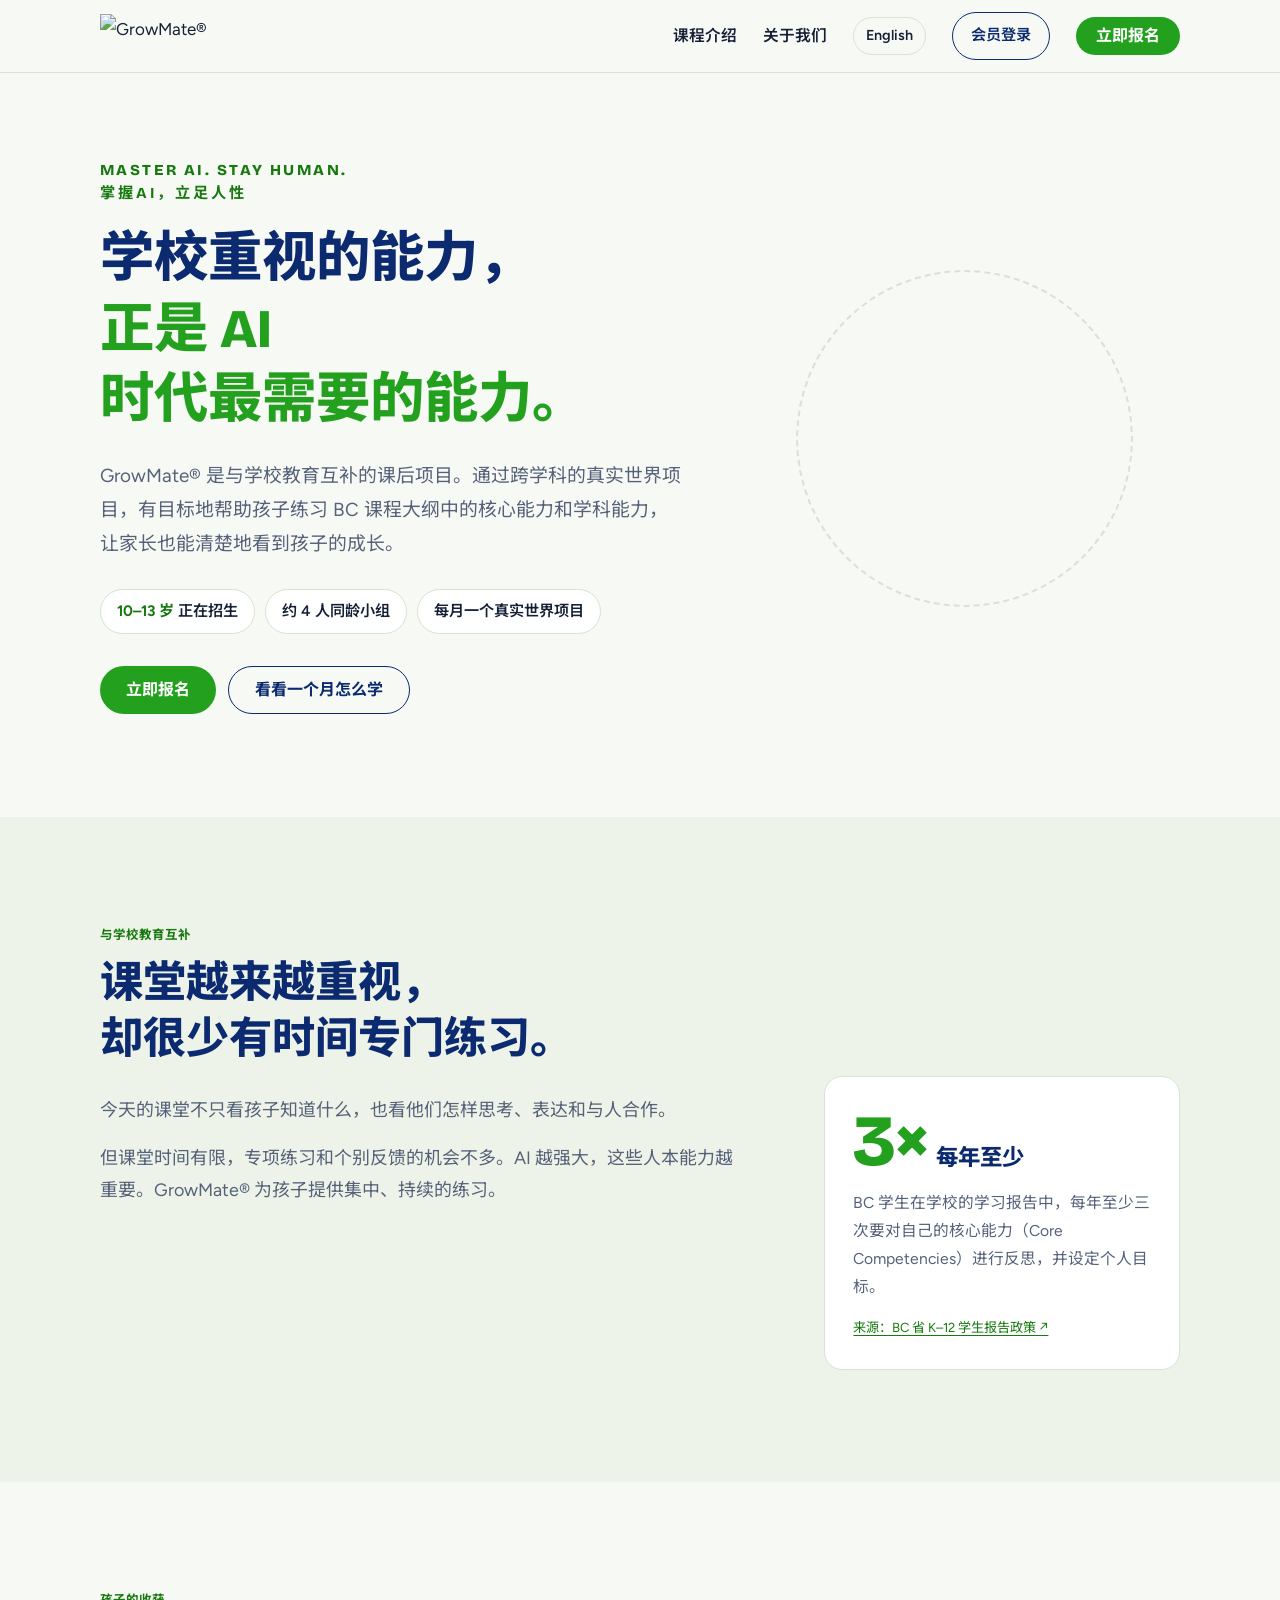
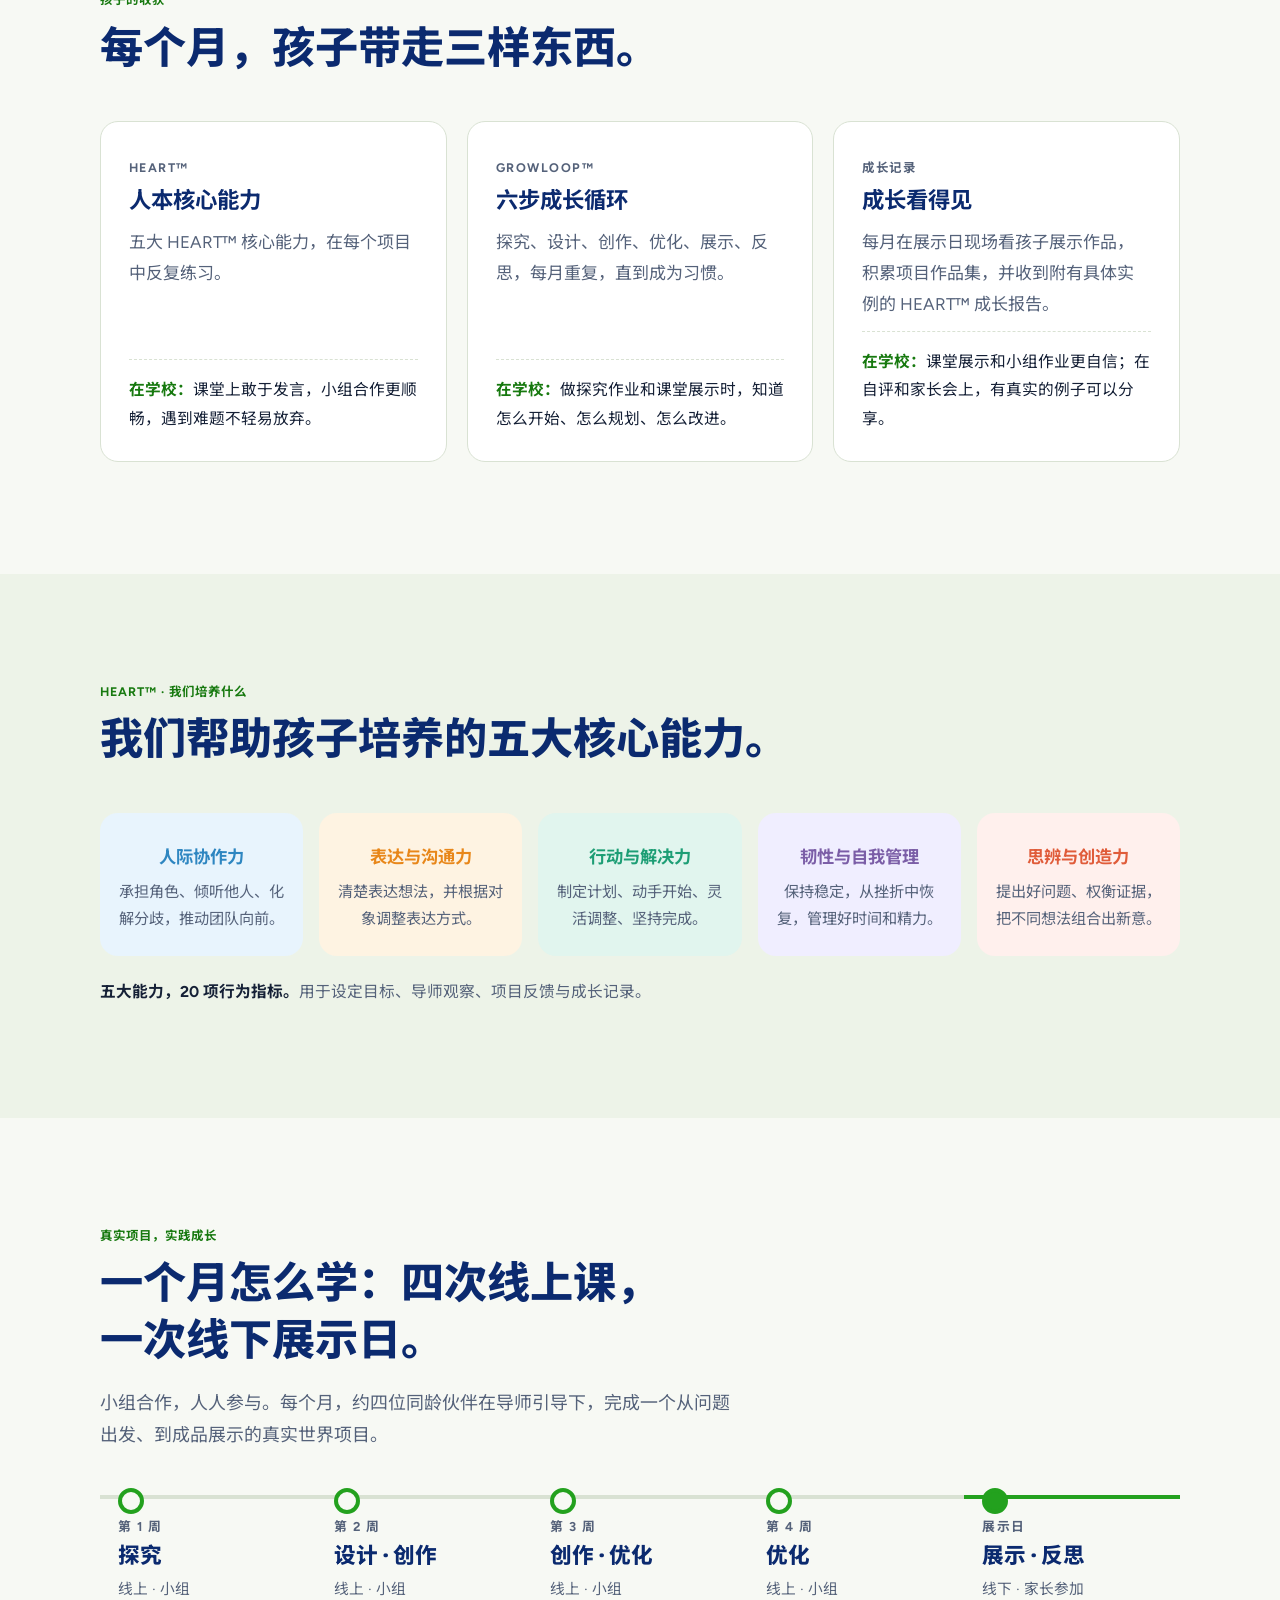
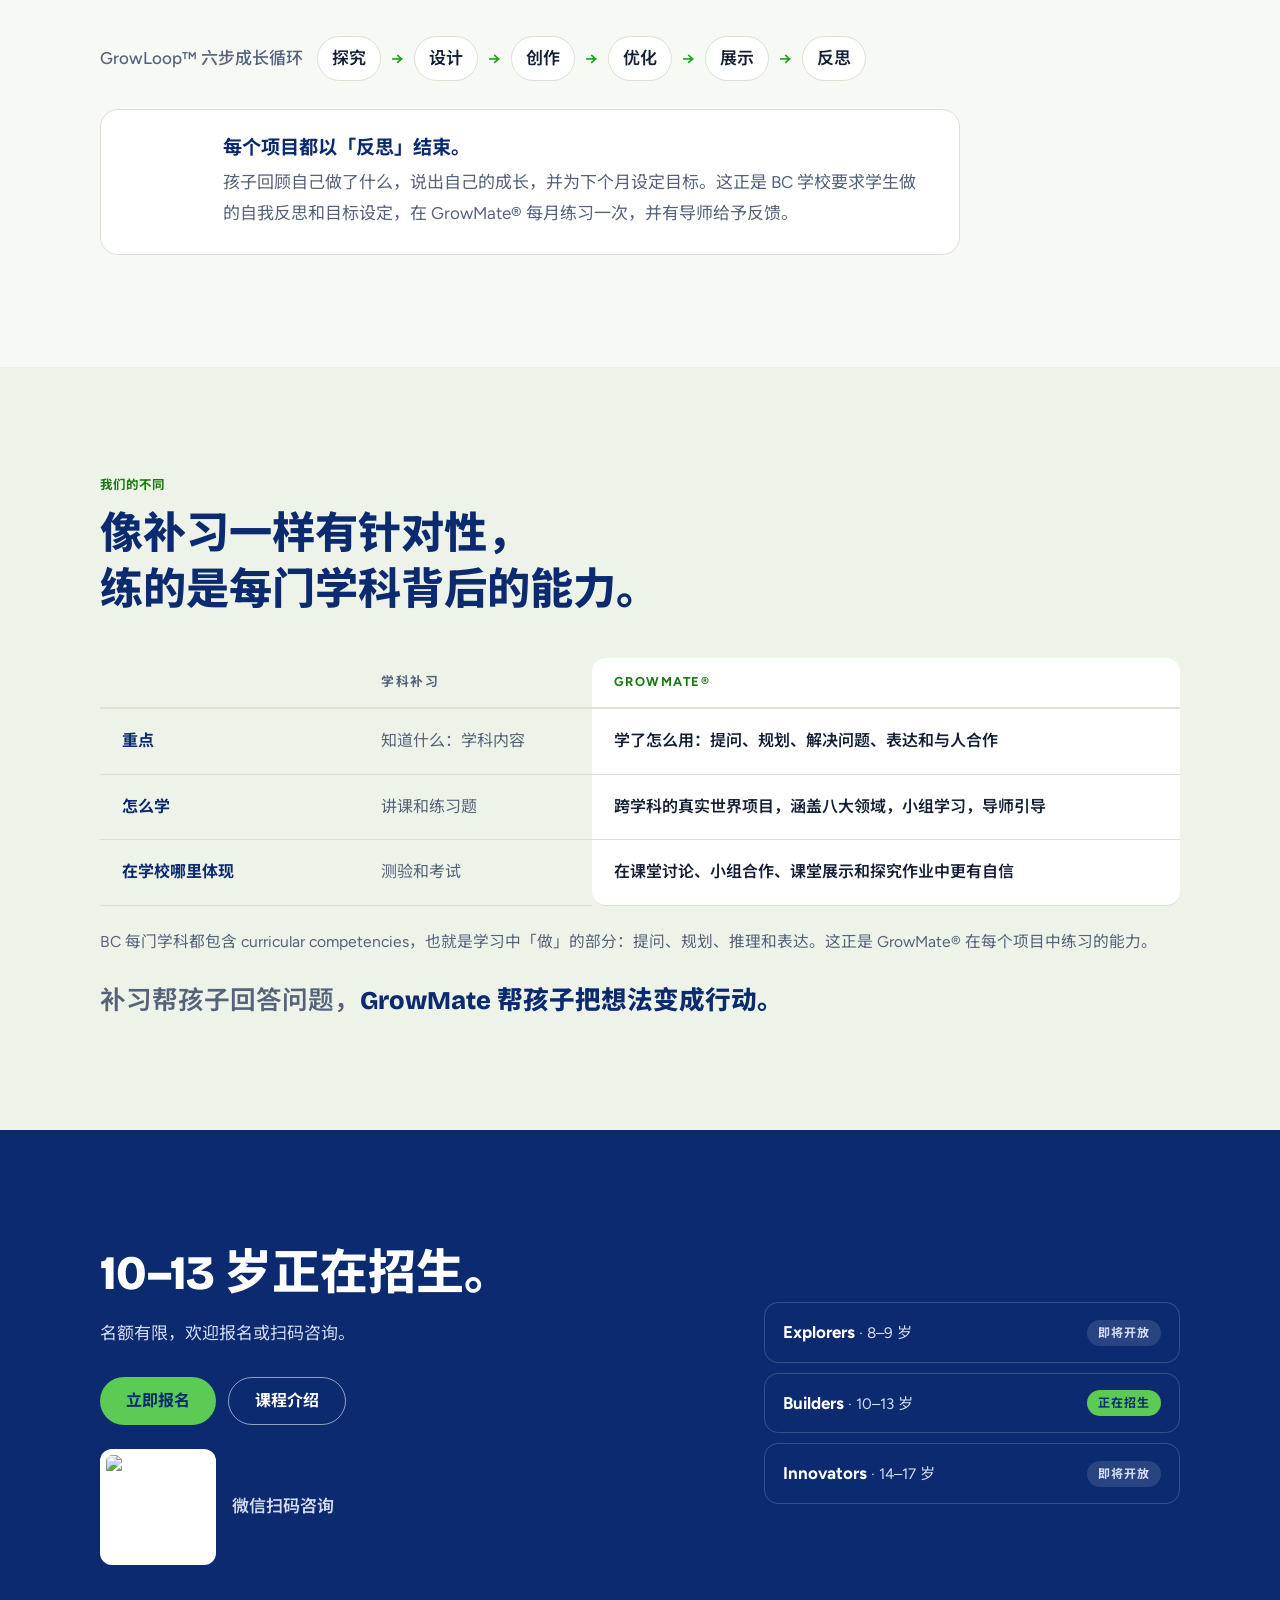
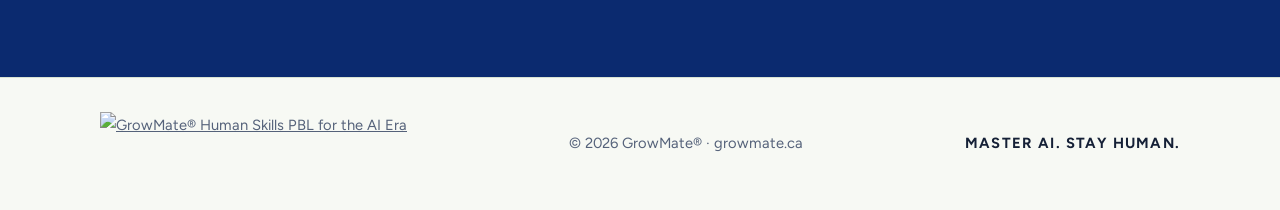
==== zh/index.html @ e2433292 "added zh homepage files" ====
<!doctype html>
<html lang="zh-CN">
<head>
<meta charset="utf-8">
<meta name="viewport" content="width=device-width, initial-scale=1, viewport-fit=cover">
<title>GrowMate® 人本核心能力项目制学习</title>
<meta name="claude:viewport-fit-sides" content="cover">
<meta name="description" content="GrowMate® 是与学校教育互补的课后项目制学习，现招收 10–13 岁孩子。孩子在真实项目中练习学校重视的核心能力，家长看得见成长。">
<link rel="preconnect" href="https://fonts.googleapis.com">
<link rel="preconnect" href="https://fonts.gstatic.com" crossorigin>
<link rel="stylesheet" href="https://fonts.googleapis.com/css2?family=Bricolage+Grotesque:opsz,wght@12..96,600;12..96,800&family=Figtree:wght@400;500;600;700&family=Noto+Sans+SC:wght@400;500;700;800&display=swap">
<link rel="stylesheet" href="../styles.css">
</head>
<body>

<header class="site-header">
  <div class="wrap nav">
    <a class="brand" href="index.html" aria-label="GrowMate 首页">
      <img class="logo-light" src="../images/logo-header.svg" alt="GrowMate®">
      <img class="logo-dark" src="../images/logo-header-dark.svg" alt="GrowMate®">
    </a>
    <button class="nav-toggle" type="button" aria-expanded="false" aria-controls="nav-links">菜单</button>
    <nav class="nav-links" id="nav-links" aria-label="主导航">
      <a href="how-it-works.html">课程介绍</a>
      <a href="about.html">关于我们</a>
      <a class="lang" href="../index.html" lang="en">English</a>
      <a class="login" href="MEMBER-LOGIN-URL">会员登录</a>
      <a class="btn btn-primary" href="https://forms.gle/WHR9NqtynUmUbWVZ9">立即报名</a>
    </nav>
  </div>
</header>

<main>

  <!-- 1. Hero -->
  <section class="hero">
    <div class="wrap hero-grid">
      <div>
        <p class="slogan">MASTER AI. STAY HUMAN.<span class="slogan-zh">掌握AI，立足人性</span></p>
        <h1>学校重视的能力，<span>正是 AI 时代最需要的能力。</span></h1>
        <p class="lead">GrowMate® 是与学校教育互补的课后项目。通过跨学科的真实世界项目，有目标地帮助孩子练习 BC 课程大纲中的核心能力和学科能力，让家长也能清楚地看到孩子的成长。</p>
        <ul class="facts">
          <li><strong>10–13 岁</strong> 正在招生</li>
          <li>约 4 人同龄小组</li>
          <li>每月一个真实世界项目</li>
        </ul>
        <div class="cta-row">
          <a class="btn btn-primary" href="https://forms.gle/WHR9NqtynUmUbWVZ9">立即报名</a>
          <a class="btn btn-ghost" href="#how">看看一个月怎么学</a>
        </div>
      </div>
      <div class="badge-ring" aria-hidden="true">
        <div class="tree"><img src="../images/logo-mark-lg.png" alt=""></div>
        <img class="b b1" src="../images/heart-h.png" alt="">
        <img class="b b2" src="../images/heart-e.png" alt="">
        <img class="b b3" src="../images/heart-a.png" alt="">
        <img class="b b4" src="../images/heart-r.png" alt="">
        <img class="b b5" src="../images/heart-t.png" alt="">
      </div>
    </div>
  </section>

  <!-- 2. Why it matters -->
  <section class="band band-tint">
    <div class="wrap">
      <p class="kicker">与学校教育互补</p>
      <h2 class="section-title">课堂越来越重视，却很少有时间专门练习。</h2>
      <div class="why-grid">
        <div class="why-copy lead">
          <p>今天的课堂不只看孩子知道什么，也看他们怎样思考、表达和与人合作。</p>
          <p>但课堂时间有限，专项练习和个别反馈的机会不多。AI 越强大，这些人本能力越重要。GrowMate® 为孩子提供集中、持续的练习。</p>
        </div>
        <aside class="stat">
          <div class="num">3×<small>每年至少</small></div>
          <p>BC 学生在学校的学习报告中，每年至少三次要对自己的核心能力（Core Competencies）进行反思，并设定个人目标。</p>
          <a class="src" href="https://www2.gov.bc.ca/gov/content/education-training/k-12/administration/legislation-policy/public-schools/student-reporting" target="_blank" rel="noopener">来源：BC 省 K–12 学生报告政策 ↗</a>
        </aside>
      </div>
    </div>
  </section>

  <!-- 3. What your child gains -->
  <section class="band">
    <div class="wrap">
      <p class="kicker">孩子的收获</p>
      <h2 class="section-title">每个月，孩子带走三样东西。</h2>
      <div class="gains">
        <article class="gain">
          <img src="../images/heart-tree.png" alt="">
          <span class="tag">HEART™</span>
          <h3>人本核心能力</h3>
          <p>五大 HEART™ 核心能力，在每个项目中反复练习。</p>
          <p class="at-school"><b>在学校：</b>课堂上敢于发言，小组合作更顺畅，遇到难题不轻易放弃。</p>
        </article>
        <article class="gain">
          <img src="../images/explorer.png" alt="">
          <span class="tag">GrowLoop™</span>
          <h3>六步成长循环</h3>
          <p>探究、设计、创作、优化、展示、反思，每月重复，直到成为习惯。</p>
          <p class="at-school"><b>在学校：</b>做探究作业和课堂展示时，知道怎么开始、怎么规划、怎么改进。</p>
        </article>
        <article class="gain">
          <img src="../images/sprout.png" alt="">
          <span class="tag">成长记录</span>
          <h3>成长看得见</h3>
          <p>每月在展示日现场看孩子展示作品，积累项目作品集，并收到附有具体实例的 HEART™ 成长报告。</p>
          <p class="at-school"><b>在学校：</b>课堂展示和小组作业更自信；在自评和家长会上，有真实的例子可以分享。</p>
        </article>
      </div>
    </div>
  </section>

  <!-- 4. HEART -->
  <section class="band band-tint" id="heart">
    <div class="wrap">
      <p class="kicker">HEART™ · 我们培养什么</p>
      <h2 class="section-title">我们帮助孩子培养的五大核心能力。</h2>
      <div class="heart-grid">
        <article class="hc h"><img src="../images/heart-h.png" alt=""><h3>人际协作力</h3><p>承担角色、倾听他人、化解分歧，推动团队向前。</p></article>
        <article class="hc e"><img src="../images/heart-e.png" alt=""><h3>表达与沟通力</h3><p>清楚表达想法，并根据对象调整表达方式。</p></article>
        <article class="hc a"><img src="../images/heart-a.png" alt=""><h3>行动与解决力</h3><p>制定计划、动手开始、灵活调整、坚持完成。</p></article>
        <article class="hc r"><img src="../images/heart-r.png" alt=""><h3>韧性与自我管理</h3><p>保持稳定，从挫折中恢复，管理好时间和精力。</p></article>
        <article class="hc t"><img src="../images/heart-t.png" alt=""><h3>思辨与创造力</h3><p>提出好问题、权衡证据，把不同想法组合出新意。</p></article>
      </div>
      <p class="note"><strong>五大能力，20 项行为指标。</strong>用于设定目标、导师观察、项目反馈与成长记录。</p>
    </div>
  </section>

  <!-- 5. How a month works -->
  <section class="band" id="how">
    <div class="wrap">
      <p class="kicker">真实项目，实践成长</p>
      <h2 class="section-title">一个月怎么学：四次线上课，一次线下展示日。</h2>
      <p class="lead">小组合作，人人参与。每个月，约四位同龄伙伴在导师引导下，完成一个从问题出发、到成品展示的真实世界项目。</p>
      <ol class="month">
        <li><p class="when">第 1 周</p><p class="steps">探究</p><p class="where">线上 · 小组</p></li>
        <li><p class="when">第 2 周</p><p class="steps">设计 · 创作</p><p class="where">线上 · 小组</p></li>
        <li><p class="when">第 3 周</p><p class="steps">创作 · 优化</p><p class="where">线上 · 小组</p></li>
        <li><p class="when">第 4 周</p><p class="steps">优化</p><p class="where">线上 · 小组</p></li>
        <li class="show"><p class="when">展示日</p><p class="steps">展示 · 反思</p><p class="where">线下 · 家长参加</p></li>
      </ol>
      <p class="loop-line" aria-label="GrowLoop 六步成长循环">
        <span class="lbl">GrowLoop™ 六步成长循环</span>
        <span class="s">探究</span><span class="arrow" aria-hidden="true">→</span>
        <span class="s">设计</span><span class="arrow" aria-hidden="true">→</span>
        <span class="s">创作</span><span class="arrow" aria-hidden="true">→</span>
        <span class="s">优化</span><span class="arrow" aria-hidden="true">→</span>
        <span class="s">展示</span><span class="arrow" aria-hidden="true">→</span>
        <span class="s">反思</span>
      </p>
      <div class="reflect">
        <img src="../images/seed.png" alt="">
        <div>
          <h3>每个项目都以「反思」结束。</h3>
          <p>孩子回顾自己做了什么，说出自己的成长，并为下个月设定目标。这正是 BC 学校要求学生做的自我反思和目标设定，在 GrowMate® 每月练习一次，并有导师给予反馈。</p>
        </div>
      </div>
    </div>
  </section>

  <!-- 6. Compared with tutoring -->
  <section class="band band-tint">
    <div class="wrap">
      <p class="kicker">我们的不同</p>
      <h2 class="section-title">像补习一样有针对性，练的是每门学科背后的能力。</h2>
      <div class="compare-wrap">
        <table class="compare">
          <thead><tr><th scope="col"></th><th scope="col">学科补习</th><th scope="col" class="gm">GrowMate®</th></tr></thead>
          <tbody>
            <tr><td class="lbl">重点</td><td class="other">知道什么：学科内容</td><td class="gm">学了怎么用：提问、规划、解决问题、表达和与人合作</td></tr>
            <tr><td class="lbl">怎么学</td><td class="other">讲课和练习题</td><td class="gm">跨学科的真实世界项目，涵盖八大领域，小组学习，导师引导</td></tr>
            <tr><td class="lbl">在学校哪里体现</td><td class="other">测验和考试</td><td class="gm">在课堂讨论、小组合作、课堂展示和探究作业中更有自信</td></tr>
          </tbody>
        </table>
      </div>
      <p class="note">BC 每门学科都包含 curricular competencies，也就是学习中「做」的部分：提问、规划、推理和表达。这正是 GrowMate® 在每个项目中练习的能力。</p>
      <p class="punch"><span>补习帮孩子回答问题，</span>GrowMate 帮孩子把想法变成行动。</p>
    </div>
  </section>

  <!-- 7. 家长评价：有经确认的真实评价后，删除 hidden 属性 -->
  <section class="band" id="parents" hidden>
    <div class="wrap">
      <p class="kicker">家长怎么说</p>
      <h2 class="section-title">来自首期家庭的声音。</h2>
      <div class="quotes"></div>
    </div>
  </section>

  <!-- 8. Enrol -->
  <section class="band final">
    <div class="wrap">
      <div>
        <h2>10–13 岁正在招生。</h2>
        <p>名额有限，欢迎报名或扫码咨询。</p>
        <div class="cta-row">
          <a class="btn btn-primary" href="https://forms.gle/WHR9NqtynUmUbWVZ9">立即报名</a>
          <a class="btn btn-ghost" href="how-it-works.html">课程介绍</a>
        </div>
        <div class="qr"><img src="../images/wechat-qr.png" alt="GrowMate 微信二维码"><span>微信扫码咨询</span></div>
      </div>
      <ul class="levels">
        <li><span><span class="nm">Explorers</span> <span class="age">· 8–9 岁</span></span><span class="pill soon">即将开放</span></li>
        <li><span><span class="nm">Builders</span> <span class="age">· 10–13 岁</span></span><span class="pill open">正在招生</span></li>
        <li><span><span class="nm">Innovators</span> <span class="age">· 14–17 岁</span></span><span class="pill soon">即将开放</span></li>
      </ul>
    </div>
  </section>

</main>

<footer>
  <div class="wrap">
    <a class="foot-logo" href="index.html" aria-label="GrowMate 首页"><img class="logo-light" src="../images/logo-full.svg" alt="GrowMate® Human Skills PBL for the AI Era"><img class="logo-dark" src="../images/logo-full-dark.svg" alt="GrowMate® Human Skills PBL for the AI Era"></a>
    <span>© 2026 GrowMate® · growmate.ca</span>
    <b>MASTER AI. STAY HUMAN.</b>
  </div>
</footer>

<script>
(function(){
  var btn=document.querySelector('.nav-toggle'), links=document.getElementById('nav-links');
  if(!btn||!links) return;
  btn.addEventListener('click',function(){
    var open=links.classList.toggle('open');
    btn.setAttribute('aria-expanded', open ? 'true' : 'false');
    btn.textContent = open ? '关闭' : '菜单';
  });
  links.addEventListener('click',function(e){ if(e.target.tagName==='A'){ links.classList.remove('open'); btn.setAttribute('aria-expanded','false'); btn.textContent='菜单'; } });
})();
</script>
</body>
</html>
---- styles.css ----
/* Layout: one calm column of bands on a green-tinted paper; the HEART™ badges carry the colour. */
:root{
  --navy:#0B2A6F; --green:#23A11E; --green-deep:#17790F;
  --bg:#F7F9F4; --surface:#FFFFFF; --band:#EDF3E8; --ink:#152036; --muted:#55627A; --line:#D9E2D3;
  --h:#2E86C1; --e:#E8871A; --a:#1D9E75; --r:#7B5EA7; --t:#E05C3A;
  --h-bg:#E8F4FD; --e-bg:#FEF3E2; --a-bg:#E1F5EE; --r-bg:#F0EEFF; --t-bg:#FFF0ED;
  --display:"Bricolage Grotesque", "Avenir Next", "Segoe UI", system-ui, sans-serif;
  --body:"Figtree", "Segoe UI", system-ui, -apple-system, sans-serif;
  --radius:18px; --on-green:#FFFFFF;
}
@media (prefers-color-scheme: dark){:root:not([data-theme="light"]){
  --navy:#B9CCFF; --green:#5CCB55; --green-deep:#7AD873;
  --bg:#0F1522; --surface:#172033; --band:#141C2C; --ink:#EEF2F8; --muted:#A6B1C6; --line:#2A3650;
  --h-bg:#16283A; --e-bg:#33260F; --a-bg:#10302A; --r-bg:#251F3A; --t-bg:#36201B; --on-green:#0F1522;
  color-scheme:dark}}
:root[data-theme="dark"]{
  --navy:#B9CCFF; --green:#5CCB55; --green-deep:#7AD873;
  --bg:#0F1522; --surface:#172033; --band:#141C2C; --ink:#EEF2F8; --muted:#A6B1C6; --line:#2A3650;
  --h-bg:#16283A; --e-bg:#33260F; --a-bg:#10302A; --r-bg:#251F3A; --t-bg:#36201B; --on-green:#0F1522;
  color-scheme:dark}

*{box-sizing:border-box}
html{scroll-behavior:smooth}
@media (prefers-reduced-motion: reduce){html{scroll-behavior:auto}}
body{margin:0;background:var(--bg);color:var(--ink);font:400 1.0625rem/1.65 var(--body);-webkit-font-smoothing:antialiased}
img{max-width:100%;height:auto;display:block}
a{color:inherit}
:focus-visible{outline:3px solid var(--green);outline-offset:3px;border-radius:6px}
h1,h2,h3{font-family:var(--display);color:var(--navy);text-wrap:balance;margin:0;line-height:1.12}
p{margin:0}
sup{font-size:.55em;vertical-align:super;line-height:0}

.wrap{max-width:1120px;margin:0 auto;padding-left:max(20px, env(safe-area-inset-left, 0px));padding-right:max(20px, env(safe-area-inset-right, 0px))}
.band{padding-block:clamp(64px,9vw,112px)}
.band-tint{background:var(--band)}
.kicker{font:700 .78rem/1 var(--body);letter-spacing:.14em;text-transform:uppercase;color:var(--green-deep);margin-bottom:14px}
.section-title{font-size:clamp(1.9rem,3.6vw,2.7rem);font-weight:800;max-width:22ch}
.lead{color:var(--muted);font-size:1.12rem;max-width:62ch;margin-top:18px}

/* Header */
body::before{content:"";position:fixed;inset:0 0 auto;height:env(safe-area-inset-top, 0px);z-index:10;background:var(--bg)}
.site-header{position:sticky;top:env(safe-area-inset-top, 0px);z-index:20;background:color-mix(in srgb, var(--bg) 90%, transparent);backdrop-filter:saturate(1.4) blur(10px);border-bottom:1px solid var(--line)}
.nav{display:flex;align-items:center;justify-content:space-between;gap:16px;min-height:72px}
.brand{display:flex;align-items:center;gap:10px;text-decoration:none}
.brand img{height:44px;width:auto}
.logo-dark{display:none !important}
@media (prefers-color-scheme: dark){:root:not([data-theme="light"]) .logo-dark{display:block !important}:root:not([data-theme="light"]) .logo-light{display:none !important}}
:root[data-theme="dark"] .logo-dark{display:block !important}
:root[data-theme="dark"] .logo-light{display:none !important}
.foot-logo img{height:64px;width:auto}
.wordmark{font:800 1.45rem/1 var(--display);letter-spacing:-.01em}
.wordmark .g{color:var(--green)} .wordmark .m{color:var(--navy)}
.nav-links{display:flex;align-items:center;gap:26px;font-weight:600;font-size:.98rem}
.nav-links a{text-decoration:none;color:var(--ink)}
.nav-links a:hover{color:var(--green-deep)}
.lang{border:1px solid var(--line);border-radius:999px;padding:5px 12px;font-size:.9rem}
.btn{display:inline-flex;align-items:center;justify-content:center;gap:8px;font:700 1rem/1 var(--body);text-decoration:none;border-radius:999px;padding:15px 26px;transition:transform .15s ease, background .15s ease}
.btn:hover{transform:translateY(-1px)}
@media (prefers-reduced-motion: reduce){.btn{transition:none}.btn:hover{transform:none}}
.btn-primary{background:var(--green);color:var(--on-green)}
.btn-primary:hover{background:var(--green-deep)}
.btn-ghost{border:1.5px solid var(--navy);color:var(--navy)}
.nav-links .btn{padding:11px 20px;color:var(--on-green)}
.nav-toggle{display:none;background:none;border:1px solid var(--line);border-radius:10px;padding:8px 12px;font:600 .95rem var(--body);color:var(--ink);cursor:pointer}
@media (max-width:820px){
  .nav-toggle{display:block}
  .nav-links{display:none;position:absolute;left:0;right:0;top:100%;flex-direction:column;align-items:stretch;gap:0;background:var(--bg);border-bottom:1px solid var(--line);padding:8px max(20px, env(safe-area-inset-right, 0px)) 18px max(20px, env(safe-area-inset-left, 0px))}
  .nav-links.open{display:flex}
  .nav-links a{padding:13px 0;border-bottom:1px solid var(--line)}
  .nav-links .lang{border:0;border-bottom:1px solid var(--line);border-radius:0;padding:13px 0;font-size:.98rem}
  .nav-links .btn{margin-top:14px;border:0}
}

/* Hero */
.hero{padding-block:clamp(48px,7vw,96px) clamp(56px,8vw,104px)}
.hero-grid{display:grid;grid-template-columns:1.15fr .85fr;gap:clamp(32px,5vw,72px);align-items:center}
.hero-grid > *{min-width:0}
.slogan{font:800 .95rem/1 var(--display);letter-spacing:.16em;color:var(--green-deep);margin-bottom:22px}
.hero h1{font-size:clamp(2.1rem,4.6vw,3.4rem);font-weight:800;letter-spacing:-.02em}
.hero h1 span{display:block;color:var(--green)}
.hero .lead{font-size:1.18rem;margin-top:24px}
.facts{display:flex;flex-wrap:wrap;gap:10px;margin-top:28px;padding:0;list-style:none}
.facts li{background:var(--surface);border:1px solid var(--line);border-radius:999px;padding:8px 16px;font-weight:600;font-size:.95rem}
.facts li strong{color:var(--green-deep)}
.cta-row{display:flex;flex-wrap:wrap;gap:12px;margin-top:32px}

.badge-ring{position:relative;aspect-ratio:1;max-width:440px;width:100%;margin-inline:auto}
.badge-ring .tree{position:absolute;inset:30%;display:grid;place-items:center}
.badge-ring .tree img{width:100%}
.badge-ring .b{position:absolute;width:24%}
.badge-ring .b1{left:38%;top:0}
.badge-ring .b2{right:1%;top:27%}
.badge-ring .b3{right:12%;bottom:2%}
.badge-ring .b4{left:12%;bottom:2%}
.badge-ring .b5{left:1%;top:27%}
.badge-ring::before{content:"";position:absolute;inset:11%;border-radius:50%;border:2px dashed var(--line)}

/* Why */
.why-grid{display:grid;grid-template-columns:1.3fr .7fr;gap:clamp(28px,5vw,64px);align-items:start;margin-top:8px}
.why-grid > *{min-width:0}
.why-copy p + p{margin-top:16px}
.why-copy{font-size:1.12rem;max-width:62ch}
.stat{background:var(--surface);border:1px solid var(--line);border-radius:var(--radius);padding:28px}
.stat .num{font:800 4.5rem/1 var(--display);color:var(--green)}
.stat .num small{font-size:1.4rem;color:var(--navy);margin-left:6px}
.stat p{margin-top:12px;color:var(--muted);font-size:.98rem}
.stat .src{display:inline-block;margin-top:14px;font-size:.82rem;color:var(--green-deep);text-decoration:underline;text-underline-offset:3px}

/* Gains */
.gains{display:grid;grid-template-columns:repeat(3,1fr);gap:20px;margin-top:44px}
.gain{background:var(--surface);border:1px solid var(--line);border-radius:var(--radius);padding:28px;display:flex;flex-direction:column;gap:12px;min-width:0}
.gain img{width:84px}
.gain h3{font-size:1.4rem}
.gain .tag{font:700 .78rem/1 var(--body);letter-spacing:.12em;text-transform:uppercase;color:var(--muted)}
.gain p{color:var(--muted)}
.at-school{margin-top:auto;padding-top:16px;border-top:1px dashed var(--line);color:var(--ink) !important;font-size:.98rem}
.at-school b{color:var(--green-deep)}

/* HEART */
.heart-grid{display:grid;grid-template-columns:repeat(5,1fr);gap:16px;margin-top:44px}
.hc{border-radius:var(--radius);padding:24px 18px 22px;display:flex;flex-direction:column;align-items:center;text-align:center;gap:10px;min-width:0}
.hc img{width:96px}
.hc h3{font-size:1.08rem;line-height:1.25}
.hc p{font-size:.95rem;color:var(--muted)}
.hc.h{background:var(--h-bg)} .hc.h h3{color:var(--h)}
.hc.e{background:var(--e-bg)} .hc.e h3{color:var(--e)}
.hc.a{background:var(--a-bg)} .hc.a h3{color:var(--a)}
.hc.r{background:var(--r-bg)} .hc.r h3{color:var(--r)}
.hc.t{background:var(--t-bg)} .hc.t h3{color:var(--t)}
.note{margin-top:22px;color:var(--muted);font-size:.98rem}
.note strong{color:var(--ink)}

/* Month */
.month{display:grid;grid-template-columns:repeat(5,1fr);gap:0;margin-top:44px;list-style:none;padding:0;counter-reset:wk}
.month li{position:relative;padding:22px 18px 0;border-top:4px solid var(--line);min-width:0}
.month li::before{content:"";position:absolute;top:-11px;left:18px;width:18px;height:18px;border-radius:50%;background:var(--bg);border:4px solid var(--green)}
.band-tint .month li::before{background:var(--band)}
.month li.show{border-top-color:var(--green)}
.month li.show::before{background:var(--green)}
.month .when{font:700 .8rem/1 var(--body);letter-spacing:.12em;text-transform:uppercase;color:var(--muted)}
.month .steps{font:800 1.35rem/1.2 var(--display);color:var(--navy);margin-top:10px}
.month .where{font-size:.92rem;color:var(--muted);margin-top:6px}
.loop-line{margin-top:34px;display:flex;flex-wrap:wrap;align-items:center;gap:8px 10px;font-weight:600}
.loop-line .lbl{color:var(--muted);font-weight:500;margin-right:4px}
.loop-line .s{background:var(--surface);border:1px solid var(--line);border-radius:999px;padding:6px 14px}
.loop-line .arrow{color:var(--green)}
.reflect{margin-top:28px;background:var(--surface);border:1px solid var(--line);border-radius:var(--radius);padding:26px 28px;display:grid;grid-template-columns:auto 1fr;gap:22px;align-items:center;max-width:860px}
.reflect img{width:72px}
.reflect h3{font-size:1.2rem}
.reflect p{color:var(--muted);margin-top:6px}

/* Compare */
.compare-wrap{margin-top:40px;overflow-x:auto}
.compare{width:100%;min-width:560px;border-collapse:separate;border-spacing:0;font-size:1rem}
.compare th,.compare td{padding:18px 22px;text-align:left;vertical-align:top;border-bottom:1px solid var(--line)}
.compare thead th{font:700 .8rem/1 var(--body);letter-spacing:.12em;text-transform:uppercase;color:var(--muted);border-bottom:2px solid var(--line)}
.compare thead th.gm{color:var(--green-deep)}
.compare td.gm{background:var(--surface);font-weight:600;color:var(--ink)}
.compare thead th.gm{background:var(--surface);border-radius:14px 14px 0 0}
.compare tr:last-child td.gm{border-radius:0 0 14px 14px}
.compare td.lbl{font-weight:700;color:var(--navy);width:24%}
.compare td.other{color:var(--muted)}
.punch{margin-top:28px;font:800 clamp(1.25rem,2.4vw,1.6rem)/1.3 var(--display);color:var(--navy);max-width:34ch}
.punch span{color:var(--muted);font-weight:600}

/* Testimonials + photos: hidden until real content is ready */
.quotes{display:grid;grid-template-columns:repeat(2,1fr);gap:20px;margin-top:40px}

/* Final CTA */
.final{background:var(--navy);color:#fff}
:root[data-theme="dark"] .final{background:#13244F}
@media (prefers-color-scheme: dark){:root:not([data-theme="light"]) .final{background:#13244F}}
.final .wrap{display:grid;grid-template-columns:1.2fr .8fr;gap:40px;align-items:center}
.final .wrap > *{min-width:0}
.final h2{color:#fff;font-size:clamp(2rem,4vw,3rem);font-weight:800}
.final p{color:#D3DCF2;margin-top:14px;max-width:52ch}
.levels{list-style:none;margin:0;padding:0;display:grid;gap:10px}
.levels li{display:flex;justify-content:space-between;align-items:center;gap:12px;border:1px solid rgba(255,255,255,.18);border-radius:14px;padding:14px 18px}
.levels .nm{font-weight:700;color:#fff}
.levels .age{color:#D3DCF2;font-size:.95rem}
.pill{font:700 .75rem/1 var(--body);letter-spacing:.08em;text-transform:uppercase;border-radius:999px;padding:7px 11px;white-space:nowrap}
.pill.open{background:#5CCB55;color:#0B2A6F}
.pill.soon{background:rgba(255,255,255,.12);color:#D3DCF2}
.final .cta-row{margin-top:28px}
.final .btn-primary{background:#5CCB55;color:#0B2A6F}
.final .btn-primary:hover{background:#7AD873}
.final .btn-ghost{border-color:rgba(255,255,255,.55);color:#fff}

footer{padding-block:34px;border-top:1px solid var(--line);color:var(--muted);font-size:.92rem}
footer .wrap{display:flex;flex-wrap:wrap;justify-content:space-between;align-items:center;gap:16px}
footer b{color:var(--ink);letter-spacing:.08em}

@media (max-width:980px){
  .heart-grid{grid-template-columns:repeat(3,1fr)}
  .month{grid-template-columns:1fr;gap:0}
  .month li{border-top:0;border-left:4px solid var(--line);padding:0 0 26px 28px}
  .month li.show{border-left-color:var(--green)}
  .month li::before{top:0;left:-11px}
}
@media (max-width:820px){
  .hero-grid,.why-grid,.final .wrap{grid-template-columns:1fr}
  .badge-ring{max-width:320px}
  .gains{grid-template-columns:1fr}
  .quotes{grid-template-columns:1fr}
}
@media (max-width:560px){
  .heart-grid{grid-template-columns:1fr 1fr}
  .hc:last-child{grid-column:1 / -1}
  .reflect{grid-template-columns:1fr}
  .btn{width:100%}
}

/* ---------- Inner pages ---------- */
.nav-links a[aria-current="page"]{color:var(--green-deep)}
.page-hero{padding-block:clamp(44px,6vw,80px) clamp(40px,5vw,64px)}
.page-hero h1{font-size:clamp(2.2rem,4.8vw,3.5rem);font-weight:800;letter-spacing:-.02em;max-width:20ch}
.page-hero .lead{font-size:1.15rem}

/* Week-by-week */
.weeks{list-style:none;margin:44px 0 0;padding:0;display:grid;gap:14px}
.week{display:grid;grid-template-columns:170px 1fr;gap:24px;align-items:start;background:var(--surface);border:1px solid var(--line);border-radius:var(--radius);padding:22px 26px}
.week > *{min-width:0}
.week .when{font:700 .8rem/1 var(--body);letter-spacing:.12em;text-transform:uppercase;color:var(--muted)}
.week .mode{display:inline-block;margin-top:10px;font-size:.85rem;font-weight:600;color:var(--green-deep);background:var(--band);border-radius:999px;padding:4px 10px}
.week h3{font-size:1.3rem}
.week p{color:var(--muted);margin-top:6px}
.week.show{border-color:var(--green);border-width:2px}
.between{margin-top:22px;display:grid;grid-template-columns:auto 1fr;gap:20px;align-items:center;border:1.5px dashed var(--line);border-radius:var(--radius);padding:22px 26px}
.between img{width:56px}
.between h3{font-size:1.15rem}
.between p{color:var(--muted);margin-top:4px}

/* Example project */
.example{display:grid;grid-template-columns:.9fr 1.1fr;gap:clamp(24px,4vw,56px);align-items:start}
.example > *{min-width:0}
.dq{list-style:none;margin:0;padding:0;display:grid;gap:12px;counter-reset:q}
.dq li{counter-increment:q;background:var(--surface);border:1px solid var(--line);border-radius:14px;padding:16px 18px 16px 58px;position:relative;font-weight:600}
.dq li::before{content:counter(q);position:absolute;left:16px;top:14px;width:28px;height:28px;border-radius:50%;background:var(--t);color:#fff;font:800 .9rem/28px var(--display);text-align:center}

/* Two cards */
.two{display:grid;grid-template-columns:1fr 1fr;gap:20px;margin-top:40px}
.card{background:var(--surface);border:1px solid var(--line);border-radius:var(--radius);padding:28px;min-width:0}
.card h3{font-size:1.35rem}
.card p{color:var(--muted);margin-top:10px}

/* Domains */
.domains{list-style:none;margin:40px 0 0;padding:0;display:grid;grid-template-columns:repeat(4,1fr);gap:12px}
.domains li{background:var(--surface);border:1px solid var(--line);border-radius:14px;padding:18px;font-weight:700;color:var(--navy);min-width:0}

/* Growth you can see */
.see{list-style:none;margin:40px 0 0;padding:0;display:grid;grid-template-columns:repeat(4,1fr);gap:16px}
.see li{background:var(--surface);border:1px solid var(--line);border-radius:var(--radius);padding:24px;min-width:0}
.see .when{font:700 .78rem/1 var(--body);letter-spacing:.12em;text-transform:uppercase;color:var(--green-deep)}
.see h3{font-size:1.15rem;margin-top:10px}
.see p{color:var(--muted);margin-top:8px;font-size:.98rem}
.rewards{margin-top:28px;display:grid;grid-template-columns:repeat(4,1fr);gap:16px}
.reward{display:grid;grid-template-columns:56px 1fr;gap:16px;align-items:center;min-width:0}
.reward img{width:56px;height:56px;object-fit:contain}
.reward b{display:block;color:var(--navy)}
.reward span{color:var(--muted);font-size:.95rem}

/* Levels */
.tiers{display:grid;grid-template-columns:repeat(3,1fr);gap:20px;margin-top:40px}
.tier{background:var(--surface);border:1px solid var(--line);border-radius:var(--radius);padding:26px;display:flex;flex-direction:column;gap:10px;min-width:0}
.tier.on{border:2px solid var(--green)}
.tier .top{display:flex;justify-content:space-between;align-items:center;gap:10px}
.tier h3{font-size:1.35rem}
.tier .age{font-weight:700;color:var(--green-deep)}
.tier p{color:var(--muted)}
.tag-open,.tag-soon{font:700 .72rem/1 var(--body);letter-spacing:.08em;text-transform:uppercase;border-radius:999px;padding:7px 10px;white-space:nowrap}
.tag-open{background:var(--green);color:var(--on-green)}
.tag-soon{background:var(--band);color:var(--muted)}

/* FAQ */
.faq{margin-top:36px;max-width:820px;display:grid;gap:10px}
.faq details{background:var(--surface);border:1px solid var(--line);border-radius:14px;padding:0 22px}
.faq summary{cursor:pointer;list-style:none;padding:18px 0;font-weight:700;color:var(--navy);display:flex;justify-content:space-between;gap:16px}
.faq summary::-webkit-details-marker{display:none}
.faq summary::after{content:"+";font:800 1.3rem/1 var(--display);color:var(--green-deep)}
.faq details[open] summary::after{content:"–"}
.faq details p{color:var(--muted);padding-bottom:18px;margin-top:-4px}

@media (max-width:980px){
  .see{grid-template-columns:1fr 1fr}
  .domains{grid-template-columns:repeat(2,1fr)}
  .rewards{grid-template-columns:repeat(2,1fr)}
}
@media (max-width:820px){
  .week{grid-template-columns:1fr;gap:10px}
  .example,.two,.tiers,.rewards{grid-template-columns:1fr}
}
@media (max-width:560px){
  .see{grid-template-columns:1fr}
  .between{grid-template-columns:1fr}
}

/* Reward paths */
.paths{margin-top:28px;display:grid;grid-template-columns:repeat(3,1fr);gap:16px}
.path{background:var(--band);border-radius:var(--radius);padding:24px;display:flex;flex-direction:column;gap:10px;min-width:0}
.path .pair{display:flex;align-items:center;gap:10px;flex-wrap:wrap}
.path .pair img{width:56px;height:56px;object-fit:contain}
.path .pair span{font:800 1.3rem/1 var(--display);color:var(--green-deep)}
.path:last-child .pair{gap:4px}
.path:last-child .pair img{width:44px;height:52px}
.path h3{font-size:1.12rem}
.path h3 span{color:var(--green-deep)}
.path p{color:var(--muted);font-size:.97rem}
@media (max-width:820px){.paths{grid-template-columns:1fr}}

/* About */
.founder{display:grid;grid-template-columns:.8fr 1.2fr;gap:clamp(28px,5vw,64px);align-items:start}
.founder > *{min-width:0}
.founder blockquote{margin:0;background:var(--surface);border:1px solid var(--line);border-radius:var(--radius);padding:clamp(24px,4vw,40px);font-size:1.12rem;line-height:1.7}
.founder blockquote p + p{margin-top:14px}
.founder .sig{margin-top:22px;font-weight:700;color:var(--navy)}
.founder .sig span{display:block;font-weight:500;color:var(--muted);font-size:.95rem}
.slogan-block{display:grid;grid-template-columns:auto 1fr;gap:clamp(24px,4vw,48px);align-items:center}
.slogan-block > *{min-width:0}
.big-slogan{font:800 clamp(2rem,5vw,3.4rem)/1.05 var(--display);color:var(--navy);letter-spacing:-.01em}
.big-slogan span{display:block;color:var(--green)}
.points{list-style:none;margin:36px 0 0;padding:0;display:grid;grid-template-columns:repeat(3,1fr);gap:16px}
.points li{background:var(--surface);border:1px solid var(--line);border-radius:var(--radius);padding:24px;min-width:0}
.points h3{font-size:1.15rem}
.points p{color:var(--muted);margin-top:8px}
.mates{list-style:none;margin:32px 0 0;padding:0;display:flex;flex-wrap:wrap;gap:10px}
.mates li{background:var(--surface);border:1px solid var(--line);border-radius:999px;padding:10px 18px;font-weight:600}
.mates li b{color:var(--green-deep)}
@media (max-width:820px){
  .founder,.slogan-block{grid-template-columns:1fr}
  .points{grid-template-columns:1fr}
}

/* Member login */
.nav-links .login{border:1.5px solid var(--navy);color:var(--navy);border-radius:999px;padding:9px 18px;font-size:.95rem}
.nav-links .login:hover{background:var(--band);color:var(--navy)}
@media (max-width:820px){.nav-links .login{border:0;border-bottom:1px solid var(--line);border-radius:0;padding:13px 0;font-size:.98rem}}

/* Chinese pages */
html[lang^="zh"]{
  --display:"Bricolage Grotesque","Noto Sans SC","PingFang SC","Microsoft YaHei",system-ui,sans-serif;
  --body:"Figtree","Noto Sans SC","PingFang SC","Microsoft YaHei",system-ui,sans-serif;
}
html[lang^="zh"] body{line-height:1.8}
html[lang^="zh"] h1,html[lang^="zh"] h2,html[lang^="zh"] h3{line-height:1.3;letter-spacing:0}
html[lang^="zh"] .section-title{max-width:18em}
html[lang^="zh"] .lead,html[lang^="zh"] .why-copy{max-width:36em}
html[lang^="zh"] .page-hero h1{max-width:16em}
html[lang^="zh"] .kicker{letter-spacing:.08em}
.slogan-zh{display:block;margin-top:8px;letter-spacing:.2em;font-weight:700}
html[lang^="zh"] h1,html[lang^="zh"] h2,html[lang^="zh"] h3{word-break:keep-all;overflow-wrap:anywhere}

/* WeChat QR in enrol band */
.qr{display:flex;align-items:center;gap:16px;margin-top:24px}
.qr img{width:116px;height:116px;background:#fff;padding:6px;border-radius:12px}
.qr span{color:#D3DCF2;font-weight:600}
html[lang^="zh"] .punch{max-width:none}
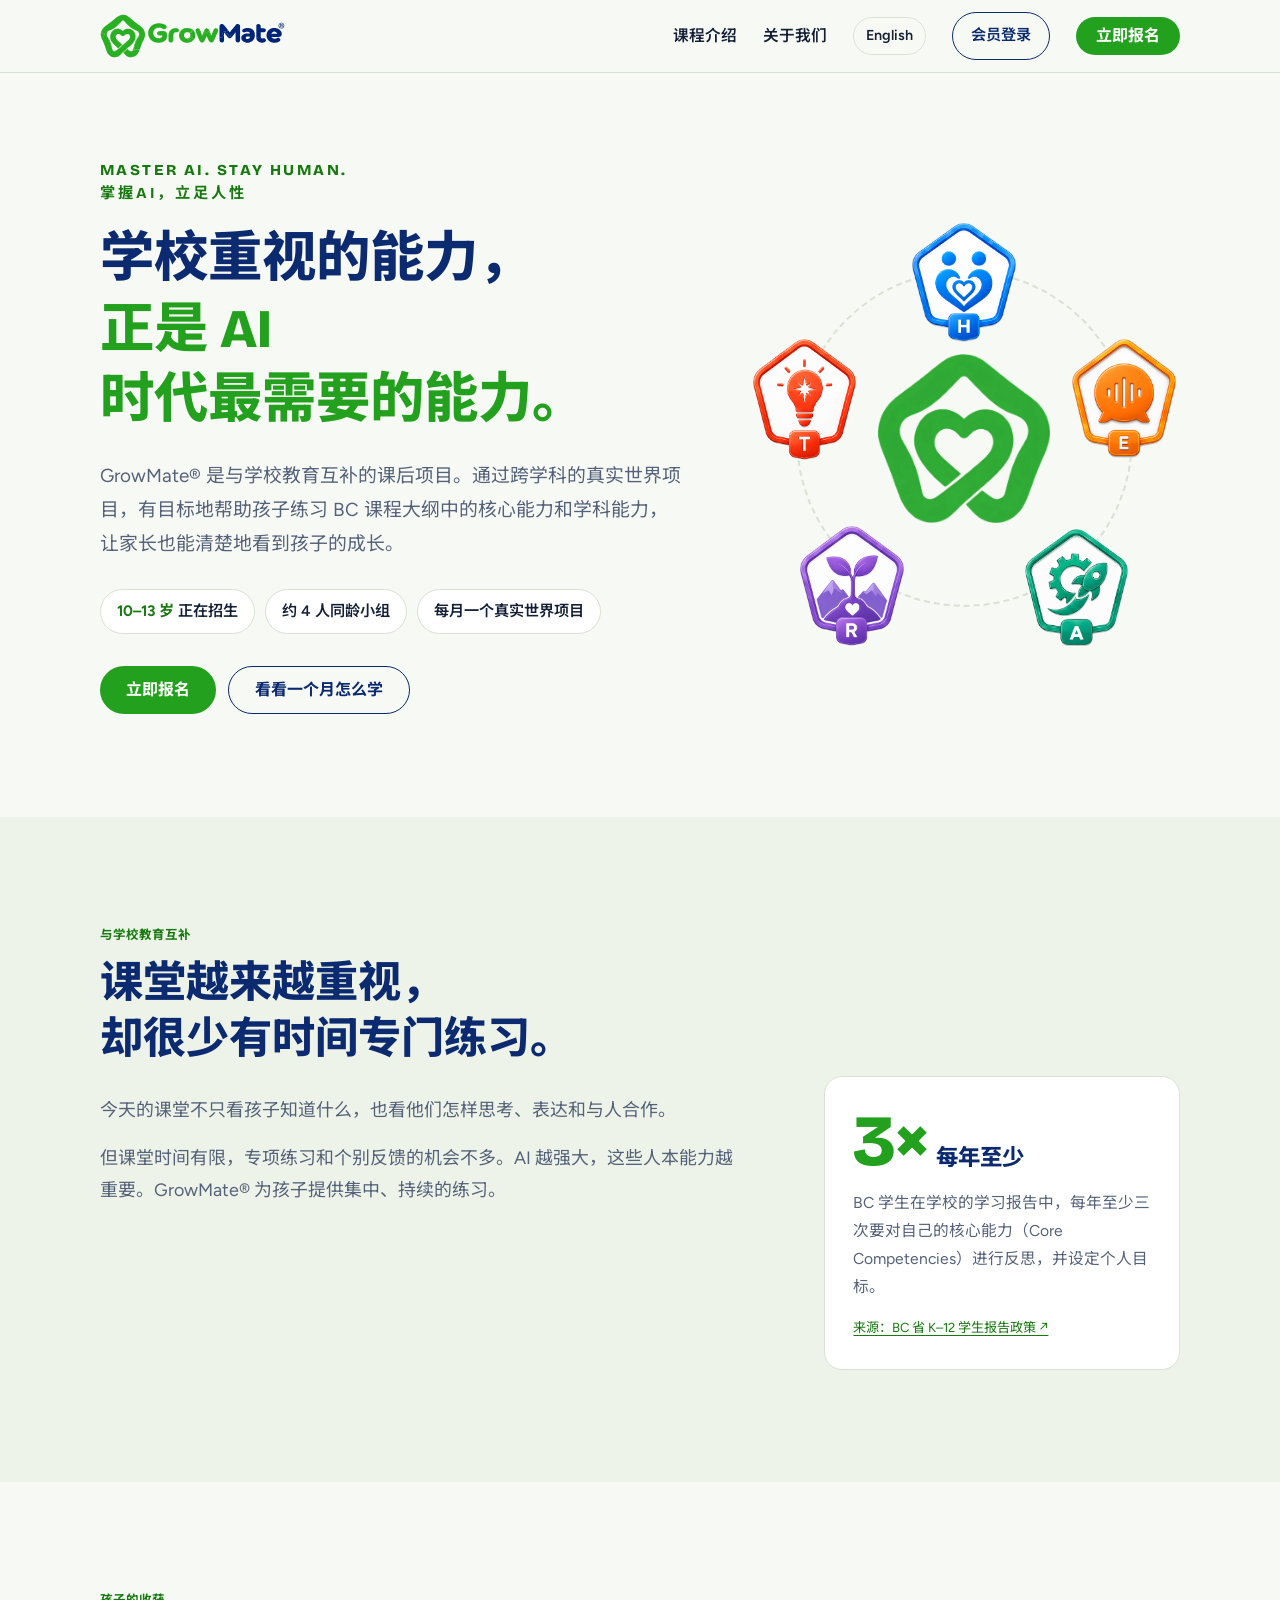
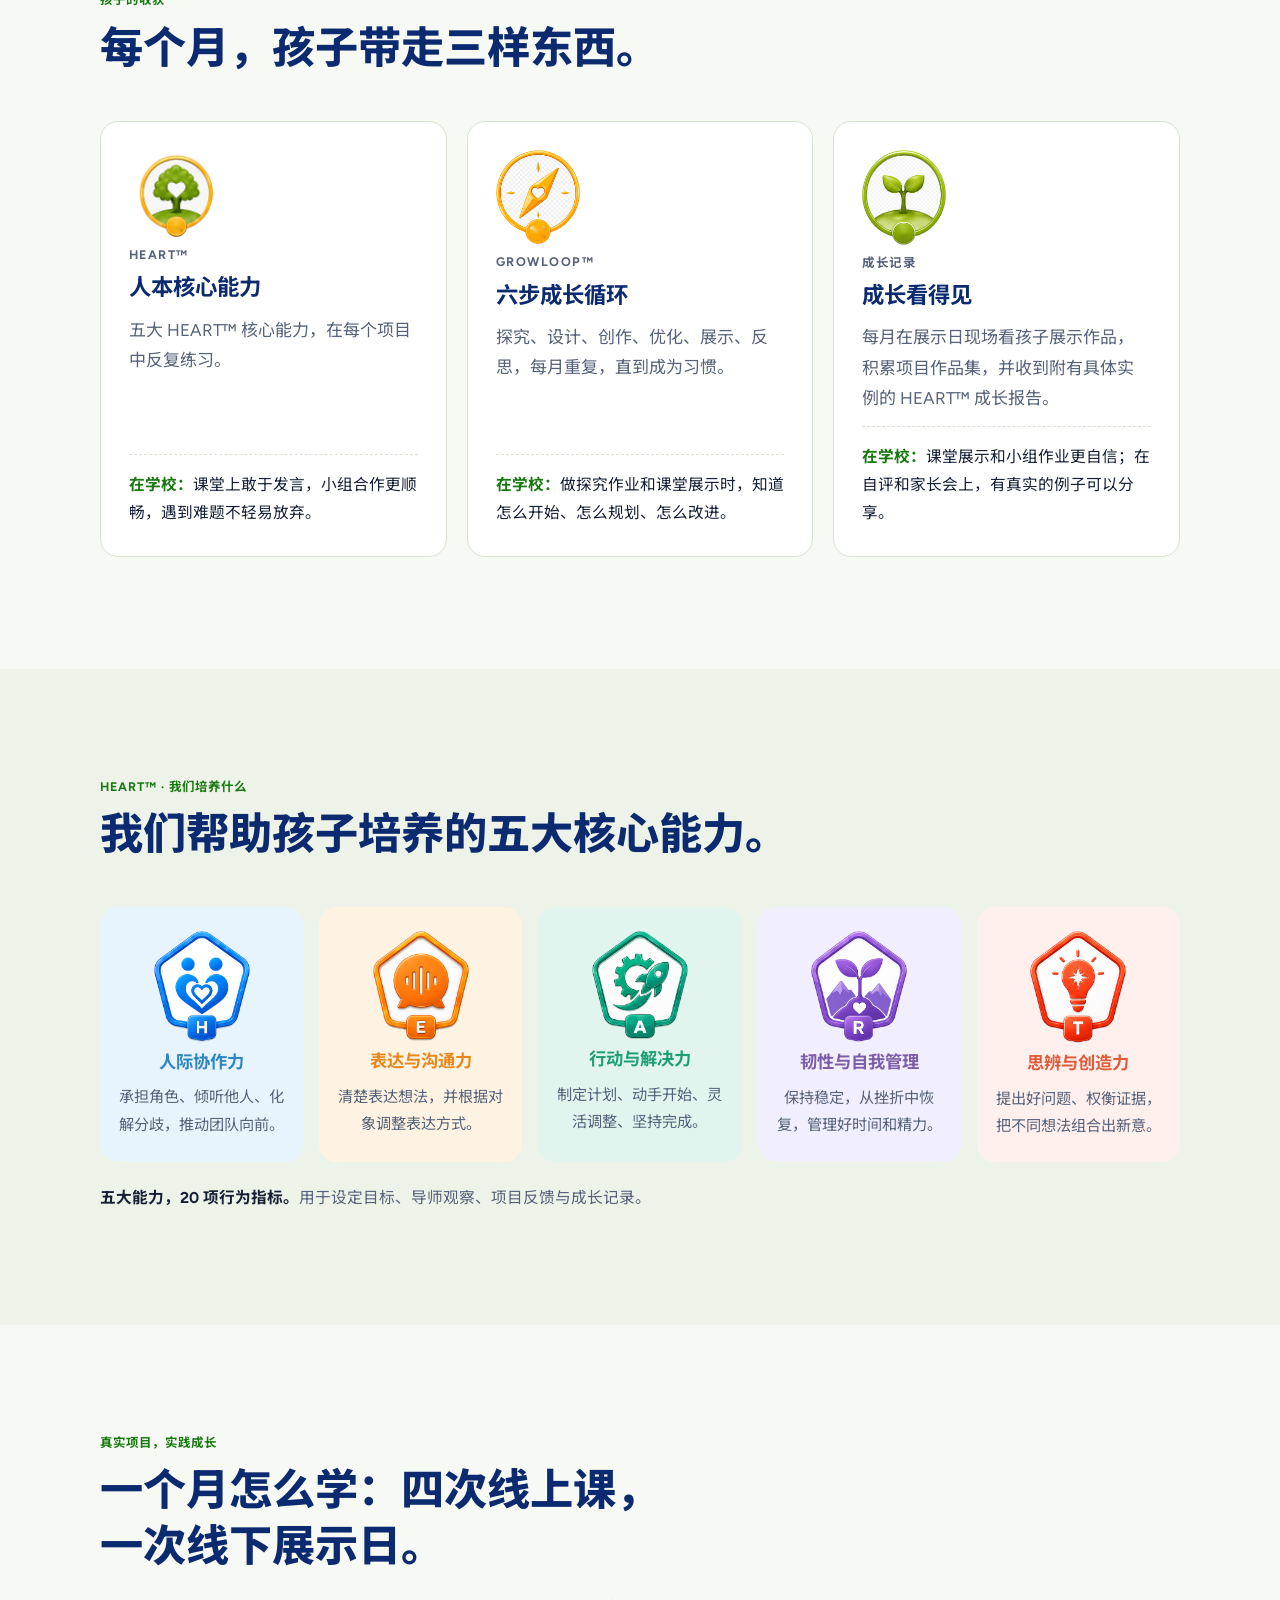
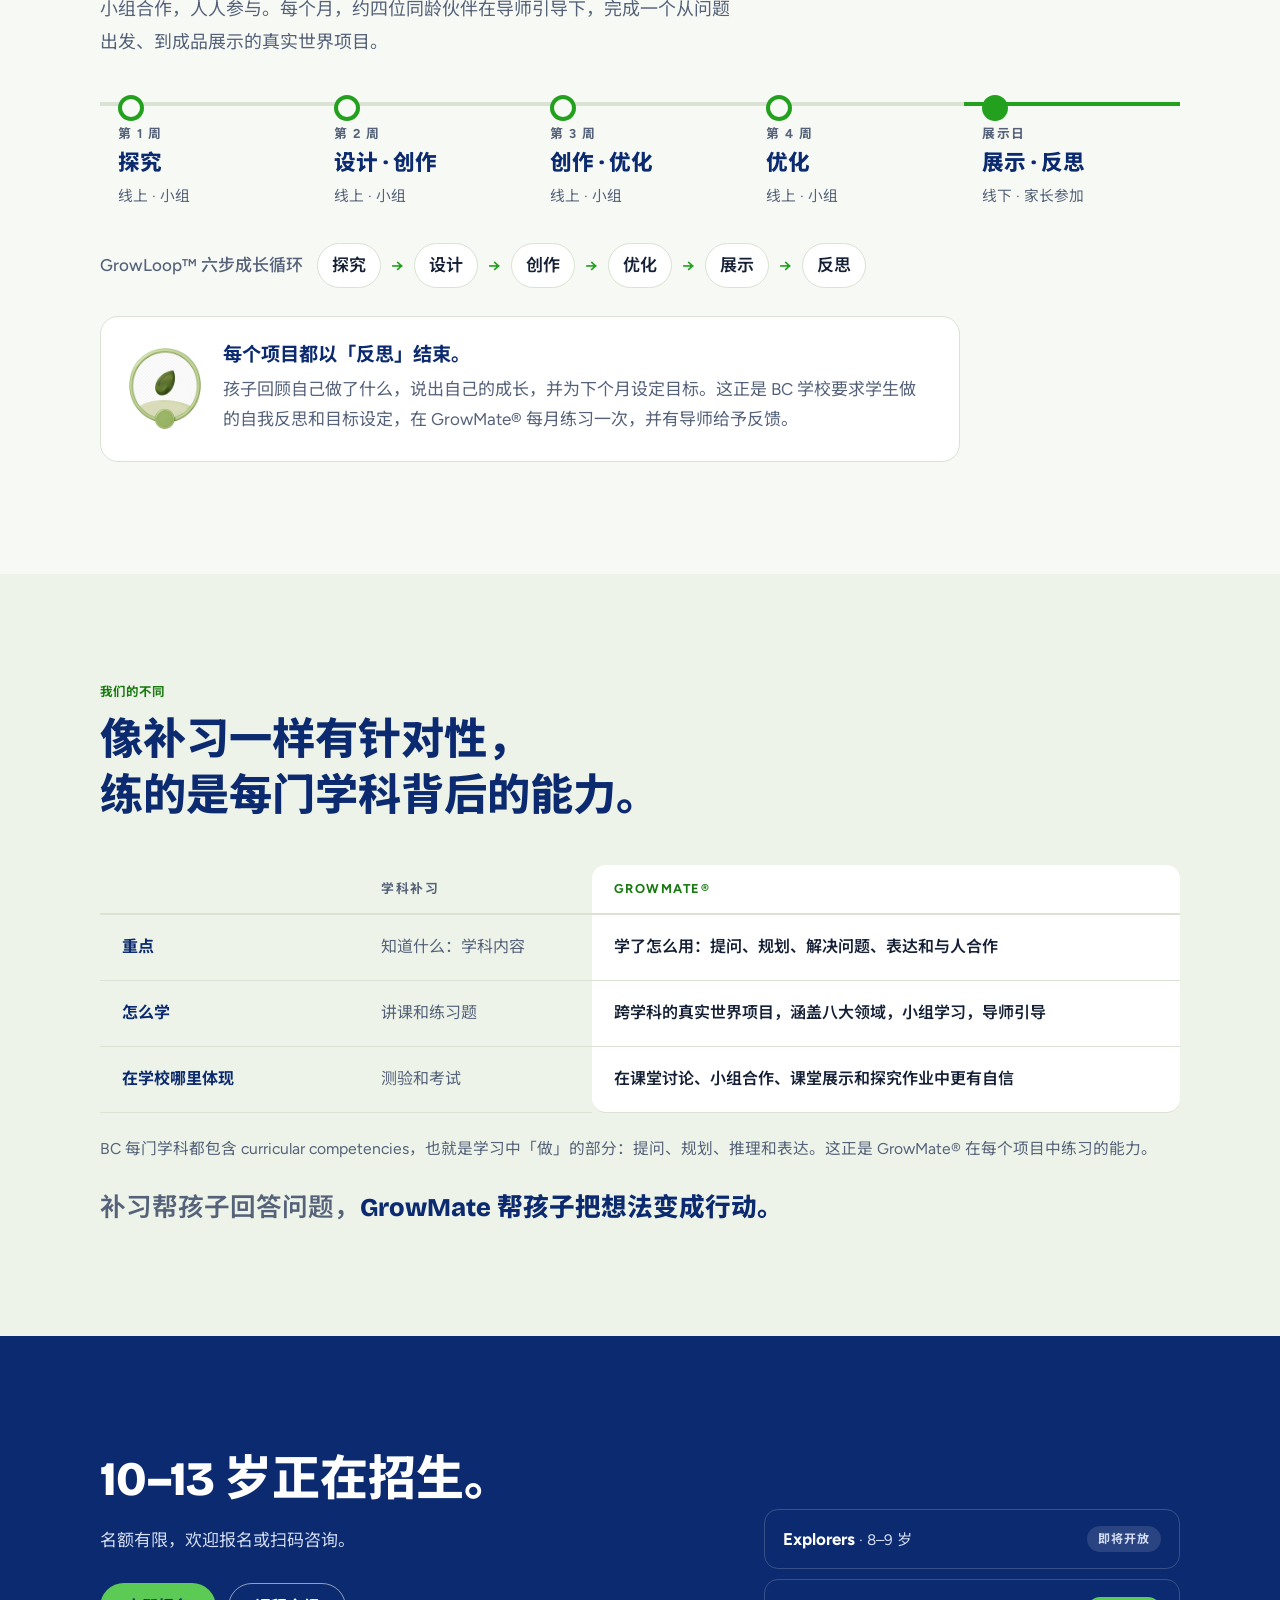
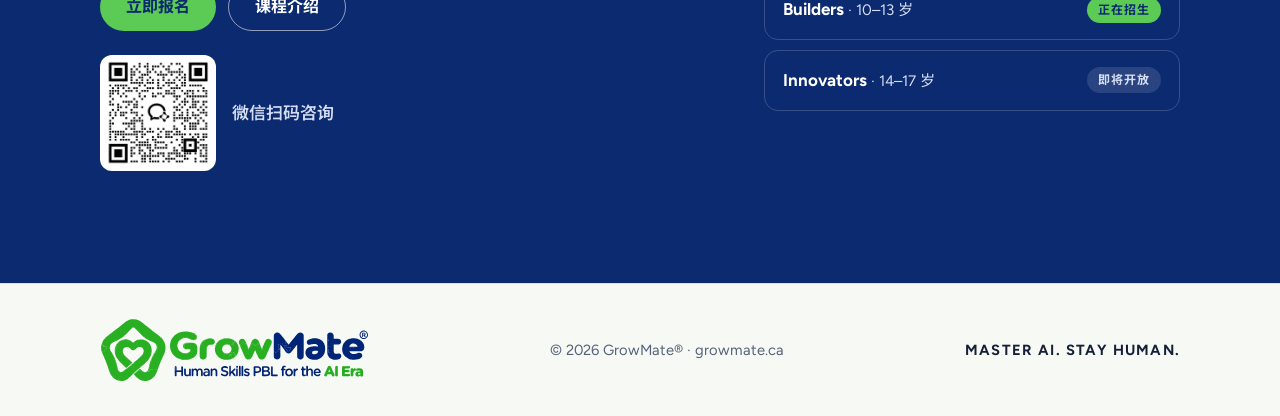
==== commit 51684af7: "Add files via upload" ====
--- a/zh/index.html
+++ b/zh/index.html
@@ -24,7 +24,7 @@
       <a href="how-it-works.html">课程介绍</a>
       <a href="about.html">关于我们</a>
       <a class="lang" href="../index.html" lang="en">English</a>
-      <a class="login" href="MEMBER-LOGIN-URL">会员登录</a>
+      <a class="login" href="https://members.growmate.ca/login">会员登录</a>
       <a class="btn btn-primary" href="https://forms.gle/WHR9NqtynUmUbWVZ9">立即报名</a>
     </nav>
   </div>
